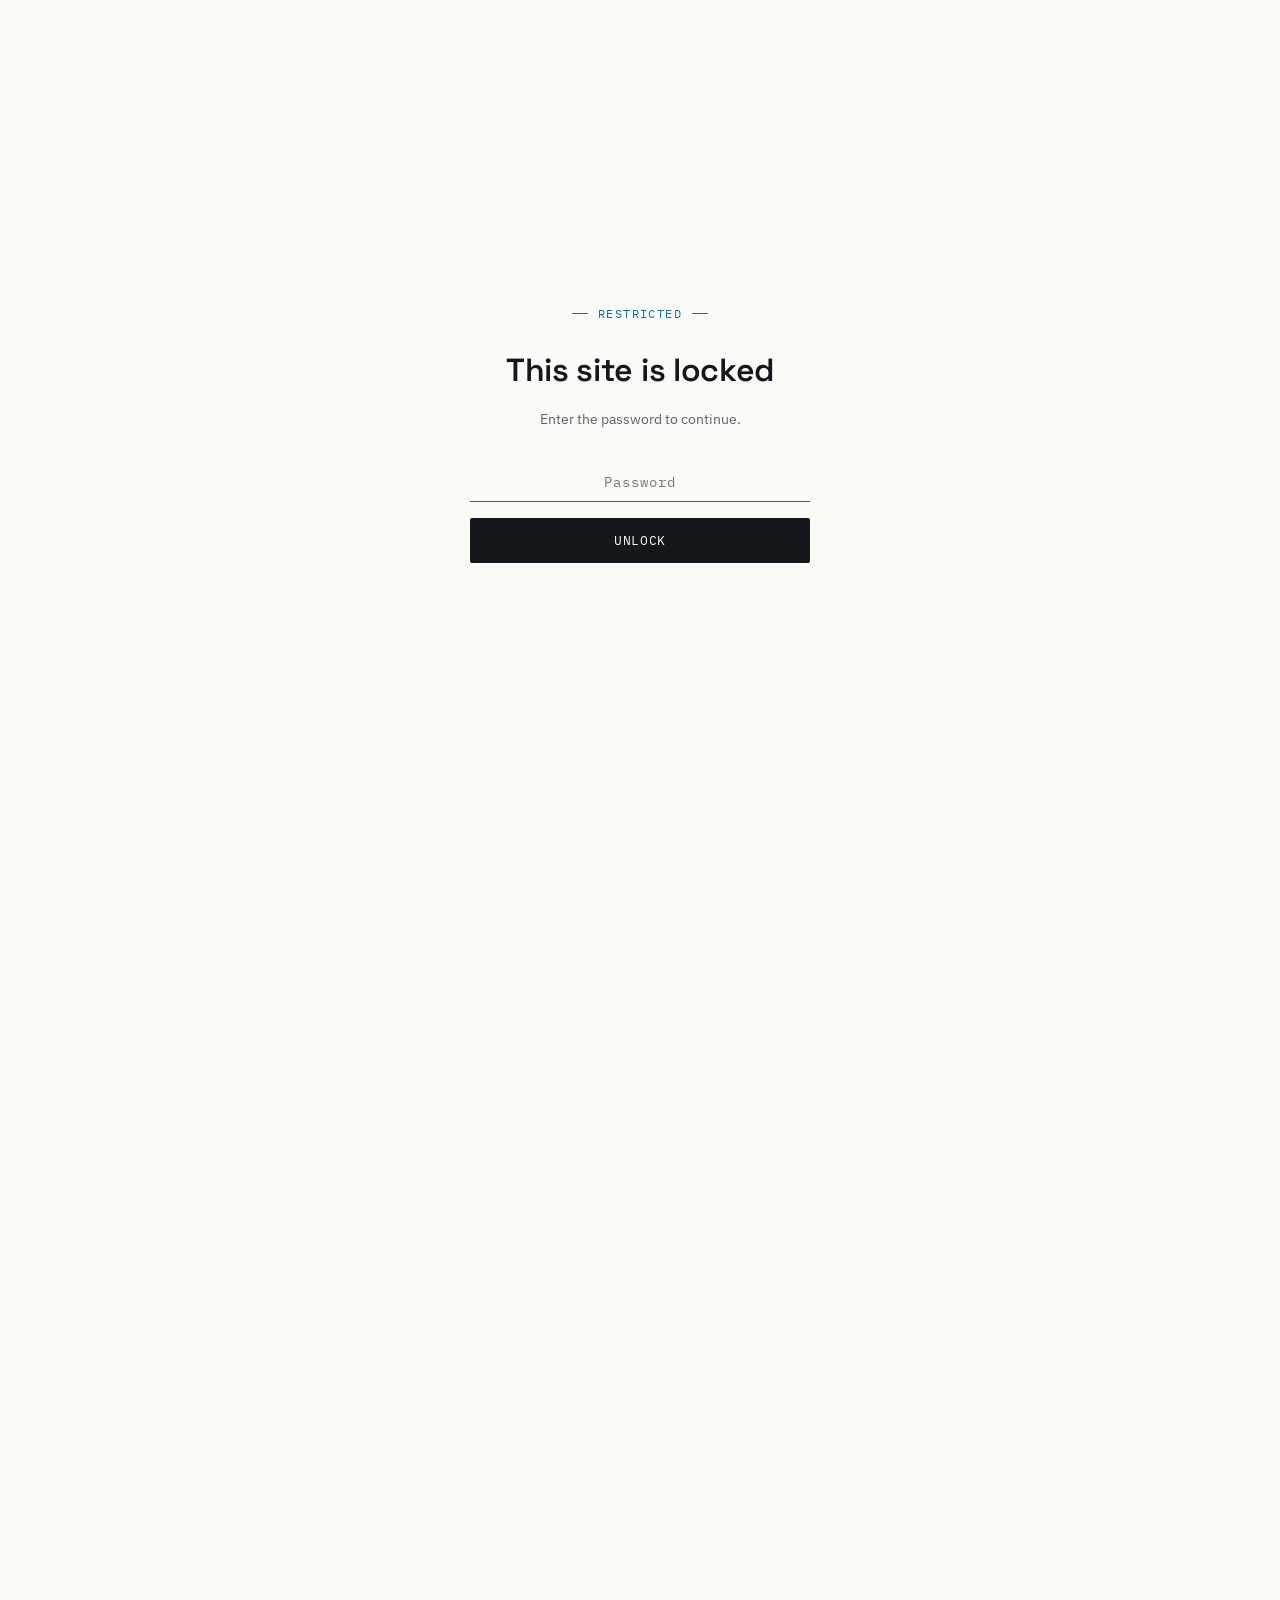
==== about.html @ c1c93009 "Add mobile-only scroll-snap for friction between passion items, smooth photo pin transitions Co-Auth" ====
<!DOCTYPE html>
<html lang="en">
<head>
<meta charset="UTF-8">
<meta name="viewport" content="width=device-width, initial-scale=1.0">
<title>About — Tina Ju</title>
<meta name="description" content="About Tina Ju, Product Design Lead — scope, focus, and method behind 7+ years of turning ambiguity into shipped outcomes.">
<link rel="canonical" href="https://www.tina-ju.com/about.html">
<link rel="icon" type="image/svg+xml" href="favicon.svg">
<link rel="preconnect" href="https://fonts.googleapis.com">
<link rel="preconnect" href="https://fonts.gstatic.com" crossorigin>
<link href="https://fonts.googleapis.com/css2?family=Space+Grotesk:wght@400;500;600;700&family=IBM+Plex+Sans:wght@400;500;600&family=IBM+Plex+Mono:wght@400;500&display=swap" rel="stylesheet">
<link rel="stylesheet" href="styles.css">
<style>
  /* ============ ABOUT INTRO ============ */
  #intro{
    padding:180px 0 80px;
    border-top:none;
  }
  .intro-grid{
    display:grid;
    grid-template-columns:1.1fr .9fr;
    gap:64px;
    align-items:center;
  }
  .eyebrow{
    font-family:var(--font-mono); font-size:12px; letter-spacing:0.12em;
    text-transform:uppercase; color:var(--verified);
    display:flex; align-items:center; gap:10px; margin-bottom:22px;
  }
  .eyebrow::before{
    content:''; width:16px; height:1px; background:var(--verified);
  }
  .about-lede{
    font-family:var(--font-display); font-weight:500; font-size:clamp(22px,2.6vw,30px);
    line-height:1.35; letter-spacing:-0.01em; max-width:34ch;
  }
  .about-lede .mark{ color:var(--verified); }
  .about-subcopy{
    font-family:var(--font-mono); font-size:13px; color:var(--slate);
    max-width:48ch; margin-top:18px; line-height:1.6;
    padding-left:16px; border-left:2px solid var(--verified);
  }
  .intro-photo{
    width:100%; height:auto; display:block;
    max-height:520px; object-fit:contain;
    margin-left:auto;
  }

  /* ============ COLLAGE / PHOTO STACK ============ */
  #collage{ padding-top:20px; padding-bottom:40px; }
  .collage-layout{
    display:grid;
    grid-template-columns:2fr 1fr;
    gap:56px;
  }
  /* .photo-stack-wrap / aside.passions are the tall grid cells (stretched to
     the row height by default grid alignment). The actual visual boxes
     (.photo-stack / .passions-sticky) are positioned entirely by JS —
     see the pinScroll script — cycling between absolute (resting at the
     top of the wrap), fixed (pinned to the viewport while scrolling
     through the section), and absolute again (resting at the wrap's
     bottom) once the user scrolls past. This avoids relying on
     position:sticky, which behaves inconsistently across browsers when
     combined with flex/overflow like this. */
  .photo-stack-wrap{ position:relative; }
  .photo-stack{
    position:absolute;
    top:0; left:0; width:100%;
    height:640px;
    overflow:hidden;
    transition:top .2s ease;
  }
  .photo-stack-viewport{
    position:relative;
    width:100%;
    height:100%;
    overflow:hidden;
  }
  .stack-photo{
    position:absolute;
    left:0; right:0;
    height:480px;
    border-radius:2px;
    overflow:hidden;
    background:var(--paper-dim);
    box-shadow:0 12px 32px rgba(20,23,27,0.16);
    transition:transform 1.7s cubic-bezier(.16,1,.3,1), opacity 1.5s ease;
    will-change:transform, opacity;
  }
  .stack-photo img{
    width:100%; height:100%; object-fit:cover; display:block;
  }

  /* ============ PASSIONS ============ */
  /* .passions-sticky is position:absolute (out of flow), so this element
     needs an explicit height covering the box itself plus scroll runway —
     it can't rely on padding pushed down by in-flow content anymore. */
  .passions{ position:relative; min-height:calc(640px + 65vh); }
  .passions-sticky{
    position:absolute;
    top:0; left:0; width:100%;
    height:640px;
    overflow:hidden;
    padding-top:40px;
    display:flex;
    flex-direction:column;
    box-sizing:border-box;
  }
  .passions h3{
    font-family:var(--font-display); font-weight:600;
    font-size:clamp(22px,2.2vw,27px); letter-spacing:-0.01em;
    line-height:1.3; margin-bottom:8px;
  }
  .passions-list{
    flex:1;
    display:flex;
    flex-direction:column;
    justify-content:space-between;
    margin-top:24px;
  }
  .passion-item{
    display:flex; align-items:center; gap:16px;
    min-height:66px;
    padding:10px 0; border-top:1px solid var(--line);
    cursor:pointer; opacity:.4;
    transition:opacity .35s ease;
  }
  .passion-item:last-child{ border-bottom:1px solid var(--line); }
  .passion-item.active{ opacity:1; }
  .passion-icon{
    width:24px; height:24px; color:var(--line); flex-shrink:0;
    transition:color .35s ease;
  }
  .passion-item.active .passion-icon{ color:var(--verified); }
  .passion-label{
    font-size:15.5px; color:var(--ink); line-height:1.4;
    transition:font-weight .2s ease;
  }
  .passion-item.active .passion-label{ font-weight:600; }

  /* ============ FIELDS ============ */
  #fields{ padding-top:60px; }
  .fields{ display:flex; flex-direction:column; gap:36px; max-width:640px; }
  .field-row{ display:grid; grid-template-columns:140px 1fr; gap:24px; }
  .field-label{
    font-family:var(--font-mono); font-size:11px; letter-spacing:0.1em;
    color:var(--verified); padding-top:2px;
  }
  .field-value{ font-size:17px; color:var(--ink); line-height:1.6; }

  /* ============ RESUME CTA ============ */
  #resume-cta{ border-bottom:none; padding-bottom:100px; }
  .resume-grid{
    display:flex; justify-content:space-between; align-items:flex-end;
    flex-wrap:wrap; gap:32px;
  }
  #resume-cta h2{
    font-family:var(--font-display); font-weight:600;
    font-size:clamp(28px,3.6vw,40px); letter-spacing:-0.01em; max-width:14ch;
  }
  .resume-cta-actions{ display:flex; gap:28px; align-items:center; flex-wrap:wrap; }

  /* ============ RESPONSIVE ============ */
  @media (max-width: 860px){
    #intro{ padding:150px 0 60px; }
    .intro-grid{ grid-template-columns:1fr; gap:36px; }
    .intro-photo{ max-height:420px; margin-left:0; }
    .collage-layout{ grid-template-columns:1fr; gap:0; }
    .photo-stack-wrap{ height:280px; margin-bottom:0; }
    .photo-stack{ height:280px; z-index:10; }
    .stack-photo{ height:220px; }
    .passions{ min-height:0; }
    .passions-sticky{
      position:static !important; height:auto; overflow:visible;
      padding-top:16px; display:block;
    }
    .passions-list{ display:block; margin-top:16px; }
    /* Scroll-snap adds friction here: a fast flick can't skip past several
       bullets at once, it settles on each one in turn. Scoped to mobile only
       — desktop's items are JS-transformed for the pin effect, and snap
       fighting with that caused jumpiness before; mobile's items are plain
       static content, so this is safe. */
    html{ scroll-snap-type:y proximity; }
    .passion-item{
      padding:14px 0; background:var(--paper);
      scroll-snap-align:center; scroll-snap-stop:always;
    }
    .field-row{ grid-template-columns:1fr; gap:6px; }
    .resume-grid{ flex-direction:column; align-items:flex-start; }
  }
</style>
</head>
<body>
<script src="lock.js"></script>

<svg width="0" height="0" style="position:absolute" aria-hidden="true">
  <defs>
    <linearGradient id="brandGrad" x1="0%" y1="0%" x2="100%" y2="100%">
      <stop offset="0%" stop-color="#5FCBEC"/>
      <stop offset="50%" stop-color="#0F6FA8"/>
      <stop offset="100%" stop-color="#0A4E85"/>
    </linearGradient>
  </defs>
</svg>

<header>
  <nav>
    <a href="index.html" class="nav-name">
      <span class="word">
        <span class="nav-scan"></span>
        <span class="nl" style="--i:0">T</span><span class="nl" style="--i:1">I</span><span class="nl" style="--i:2">N</span><span class="nl" style="--i:3">A</span>&nbsp;<span class="nl" style="--i:4">J</span><span class="nl" style="--i:5">U</span>
      </span>
      <span class="bolt-mark"><svg viewBox="0 0 24 24"><path d="M13 2 3 14h7l-1 8 10-12h-7l1-8z"/></svg></span>
    </a>
    <div class="nav-links">
      <a href="index.html#work">Work</a>
      <a href="about.html" class="active">About</a>
      <a href="index.html#contact">Contact</a>
    </div>
  </nav>
  <div class="cal-track" id="calTrack">
    <div class="cal-fill" id="calFill"></div>
  </div>
</header>

<main>

  <!-- ============ INTRO ============ -->
  <section id="intro">
    <div class="wrap intro-grid">
      <div>
        <div class="eyebrow">ABOUT</div>
        <p class="about-lede">
          Product design lead who turns extremely ambiguous, complex, high-stakes financial
          products into experiences people trust. I take problems from undefined to shipped
          and measurable.
        </p>
        <p class="about-subcopy">
          At Savvy Wealth, I own the advisor's experience surrounding financial infrastructure —
          the flagship revenue driver behind our $8B assets under management.
        </p>
      </div>
      <img class="intro-photo" src="images/travel-8.jpg" alt="Tina smiling on a bridge in Rome">
    </div>
  </section>

  <!-- ============ COLLAGE / PHOTO STACK ============ -->
  <section id="collage">
    <div class="wrap collage-layout">
      <div class="photo-stack-wrap">
       <div class="photo-stack">
        <div class="photo-stack-viewport" id="photoStack">
          <div class="stack-photo" data-index="0"><img src="images/travel-7.jpg" alt="Tina celebrating with friends at night" style="object-position:center 40%;"></div>
          <div class="stack-photo" data-index="1"><img src="images/travel-5.jpg" alt="Tina watching a sunrise on safari"></div>
          <div class="stack-photo" data-index="2"><img src="images/travel-1.jpg" alt="Gilded interior detail from a European chateau"></div>
          <div class="stack-photo" data-index="3"><img src="images/travel-3.jpg" alt="Table of shared Italian pasta dishes"></div>
          <div class="stack-photo" data-index="4"><img src="images/travel-9.jpg" alt="Wildflowers and alpine mountains in soft focus"></div>
          <div class="stack-photo" data-index="5"><img src="images/travel-4.jpg" alt="Tina in Chamonix, France"></div>
        </div>
       </div>
      </div>

      <aside class="passions">
       <div class="passions-sticky">
        <div class="eyebrow">OUTSIDE THE 9–5</div>
        <h3>What fills my 5–9.</h3>
        <div class="passions-list" id="passionsList">
          <div class="passion-item" data-index="0">
            <svg class="passion-icon" viewBox="0 0 24 24" fill="none" stroke="currentColor" stroke-width="1.5" stroke-linecap="round" stroke-linejoin="round">
              <path d="M12 20.5C12 20.5 3.5 15.5 3.5 9.5C3.5 6.5 5.8 4.5 8.5 4.5C10 4.5 11.3 5.3 12 6.5C12.7 5.3 14 4.5 15.5 4.5C18.2 4.5 20.5 6.5 20.5 9.5C20.5 15.5 12 20.5 12 20.5Z"/>
            </svg>
            <span class="passion-label">Family &amp; friends</span>
          </div>
          <div class="passion-item" data-index="1">
            <svg class="passion-icon" viewBox="0 0 24 24" fill="none" stroke="currentColor" stroke-width="1.5" stroke-linecap="round" stroke-linejoin="round">
              <circle cx="17" cy="6" r="2"/>
              <path d="M2 19L8 11L12 15.5L15 12L22 19H2Z"/>
            </svg>
            <span class="passion-label">Taking in a beautiful scene</span>
          </div>
          <div class="passion-item" data-index="2">
            <svg class="passion-icon" viewBox="0 0 24 24" fill="none" stroke="currentColor" stroke-width="1.5" stroke-linecap="round" stroke-linejoin="round">
              <path d="M3 9L12 4L21 9"/>
              <path d="M5 20V9"/>
              <path d="M9 20V9"/>
              <path d="M15 20V9"/>
              <path d="M19 20V9"/>
              <path d="M4 20H20"/>
            </svg>
            <span class="passion-label">Appreciating architecture</span>
          </div>
          <div class="passion-item" data-index="3">
            <svg class="passion-icon" viewBox="0 0 24 24" fill="none" stroke="currentColor" stroke-width="1.5" stroke-linecap="round" stroke-linejoin="round">
              <path d="M4 11H20C20 15 16.5 18 12 18C7.5 18 4 15 4 11Z"/>
              <path d="M9 8C9 6.5 8 6 8 4.5"/>
              <path d="M12 8C12 6.5 11 6 11 4.5"/>
              <path d="M15 8C15 6.5 14 6 14 4.5"/>
            </svg>
            <span class="passion-label">Carbs on carbs</span>
          </div>
          <div class="passion-item" data-index="4">
            <svg class="passion-icon" viewBox="0 0 24 24" fill="none" stroke="currentColor" stroke-width="1.5" stroke-linecap="round" stroke-linejoin="round">
              <path d="M4 8H8L9.5 5.5H14.5L16 8H20V19H4V8Z"/>
              <circle cx="12" cy="13.5" r="3.5"/>
            </svg>
            <span class="passion-label">Capturing beauty through photography</span>
          </div>
          <div class="passion-item" data-index="5">
            <svg class="passion-icon" viewBox="0 0 24 24" fill="none" stroke="currentColor" stroke-width="1.5" stroke-linecap="round" stroke-linejoin="round">
              <path d="M21 3L3 10.5L10.5 13.5L13.5 21L21 3Z"/>
              <path d="M10.5 13.5L21 3"/>
            </svg>
            <span class="passion-label">Traveling</span>
          </div>
        </div>
       </div>
      </aside>
    </div>
  </section>

  <!-- ============ FIELDS ============ -->
  <section id="fields">
    <div class="wrap">
      <div class="fields">
        <div class="field-row">
          <div class="field-label">SCOPE</div>
          <div class="field-value">7+ years leading complex, ambiguous product problems from strategy through execution.</div>
        </div>
        <div class="field-row">
          <div class="field-label">FOCUS</div>
          <div class="field-value">Creating clarity in complex systems—shaping intuitive products that balance user needs, business goals, and technical constraints.</div>
        </div>
        <div class="field-row">
          <div class="field-label">METHOD</div>
          <div class="field-value">Combining product strategy, systems thinking, and close cross-functional partnership to turn ambiguity into measurable outcomes.</div>
        </div>
      </div>
    </div>
  </section>

  <!-- ============ RESUME CTA ============ -->
  <section id="resume-cta">
    <div class="wrap resume-grid">
      <h2>Want the full story?</h2>
      <div class="resume-cta-actions">
        <a href="Tina-Ju-Resume.pdf" target="_blank" rel="noopener" class="btn">View résumé</a>
        <a href="index.html#contact" class="btn-ghost">Get in touch</a>
      </div>
    </div>
  </section>

</main>

<footer class="wrap">
  <span>© 2026 Tina Ju</span>
  <span>Product Design Lead</span>
</footer>

<script>
  const track = document.getElementById('calTrack');
  const fill = document.getElementById('calFill');

  function updateFill(){
    const docHeight = document.documentElement.scrollHeight - window.innerHeight;
    const pct = docHeight > 0 ? (window.scrollY / docHeight) * 100 : 0;
    fill.style.width = Math.min(pct, 100) + '%';
  }

  window.addEventListener('scroll', updateFill, { passive:true });
  window.addEventListener('resize', updateFill);
  window.addEventListener('load', updateFill);

  // ---- Photo stack driven by which passion item is centered ----
  const stackPhotos = Array.from(document.querySelectorAll('.stack-photo'));
  const passionItems = Array.from(document.querySelectorAll('.passion-item'));

  function setActivePhoto(idx){
    const viewport = document.getElementById('photoStack');
    const H = viewport.clientHeight;
    const cardH = stackPhotos[0].offsetHeight;
    const gap = 24;
    const step = cardH + gap;
    const centerOffset = (H - cardH) / 2;

    stackPhotos.forEach(el => {
      const i = Number(el.dataset.index);
      const rel = i - idx;
      const y = centerOffset + rel * step;
      el.style.transform = `translateY(${y}px)`;
      el.style.opacity = rel === 0 ? '1' : (Math.abs(rel) === 1 ? '0.55' : '0');
      el.style.zIndex = rel === 0 ? '3' : (Math.abs(rel) === 1 ? '2' : '1');
      el.style.pointerEvents = rel === 0 ? 'auto' : 'none';
    });
    passionItems.forEach(el => {
      el.classList.toggle('active', Number(el.dataset.index) === idx);
    });
  }

  // ---- Pin both the photo box and the passions copy via JS, not CSS
  // position:sticky (which behaves inconsistently across browsers when
  // combined with flex/overflow the way these need). Each pinned box cycles
  // through three phases as the page scrolls: resting at the top of its tall
  // wrapper, fixed to the viewport while scrolling through the section, and
  // resting at the bottom of its wrapper once scrolled past.
  const photoWrap = document.querySelector('.photo-stack-wrap');
  const photoBox = document.querySelector('.photo-stack');
  const passionsWrap = document.querySelector('.passions');
  const passionsBox = document.querySelector('.passions-sticky');

  function isDesktop(){
    return window.matchMedia('(min-width: 861px)').matches;
  }

  function pinTop(){
    return isDesktop() ? 110 : 70;
  }

  function pinBox(wrapEl, boxEl){
    const top = pinTop();
    const boxH = boxEl.offsetHeight;
    const wrapRect = wrapEl.getBoundingClientRect();

    if (wrapRect.top > top) {
      // Phase A — not reached yet: rest at the top of the wrapper.
      boxEl.style.position = 'absolute';
      boxEl.style.top = '0px';
      boxEl.style.left = '0px';
      boxEl.style.width = '100%';
    } else if (wrapRect.bottom - boxH < top) {
      // Phase C — scrolled past: rest at the bottom of the wrapper.
      boxEl.style.position = 'absolute';
      boxEl.style.top = (wrapEl.offsetHeight - boxH) + 'px';
      boxEl.style.left = '0px';
      boxEl.style.width = '100%';
    } else {
      // Phase B — pinned to the viewport.
      boxEl.style.position = 'fixed';
      boxEl.style.top = top + 'px';
      boxEl.style.left = wrapRect.left + 'px';
      boxEl.style.width = wrapRect.width + 'px';
    }
  }

  function computeScrollRange(){
    const boxH = photoBox.offsetHeight;
    const wrapRect = photoWrap.getBoundingClientRect();
    const absoluteTop = wrapRect.top + window.scrollY;
    const pinStart = absoluteTop - pinTop();
    const pinRange = Math.max(photoWrap.offsetHeight - boxH, 1);
    return { pinStart, pinRange };
  }

  // On mobile the photo pins on its own (not side-by-side with the copy) and
  // the passions list scrolls normally underneath/behind it — so the photo
  // stays in view the whole time, and whichever bullet is visible just below
  // it is the "matching" one. The release point is driven by the list's own
  // scroll position (there's no shared tall wrapper like on desktop).
  function pinPhotoMobile(){
    const top = pinTop();
    const boxH = photoBox.offsetHeight;
    const wrapRect = photoWrap.getBoundingClientRect();
    const listRect = passionsWrap.getBoundingClientRect();

    if (wrapRect.top > top) {
      photoBox.style.position = 'absolute';
      photoBox.style.top = '0px';
      photoBox.style.left = '0px';
      photoBox.style.width = '100%';
    } else if (listRect.bottom < top) {
      photoBox.style.position = 'absolute';
      photoBox.style.top = (photoWrap.offsetHeight - boxH) + 'px';
      photoBox.style.left = '0px';
      photoBox.style.width = '100%';
    } else {
      photoBox.style.position = 'fixed';
      photoBox.style.top = top + 'px';
      photoBox.style.left = wrapRect.left + 'px';
      photoBox.style.width = wrapRect.width + 'px';
    }
  }

  function updateFromScroll(){
    if (!isDesktop()) {
      pinPhotoMobile();
      return;
    }
    pinBox(photoWrap, photoBox);
    pinBox(passionsWrap, passionsBox);

    const { pinStart, pinRange } = computeScrollRange();
    const progress = Math.min(1, Math.max(0, (window.scrollY - pinStart) / pinRange));
    const idx = Math.min(passionItems.length - 1, Math.floor(progress * passionItems.length));
    setActivePhoto(idx);
  }

  // On mobile, advance the active photo based on which passion item is
  // scrolled into the visible strip just below the pinned photo (roughly the
  // bottom two-thirds of the screen, since the photo occupies the top part).
  const mobileObserver = new IntersectionObserver((entries) => {
    if (isDesktop()) return;
    entries.forEach(entry => {
      if (entry.isIntersecting) {
        setActivePhoto(Number(entry.target.dataset.index));
      }
    });
  }, { rootMargin: '-60% 0px -25% 0px', threshold: 0 });

  passionItems.forEach(el => mobileObserver.observe(el));

  passionItems.forEach((el, i) => {
    el.addEventListener('click', () => {
      if (isDesktop()) {
        const { pinStart, pinRange } = computeScrollRange();
        const target = pinStart + ((i + 0.5) / passionItems.length) * pinRange;
        window.scrollTo({ top: target, behavior: 'smooth' });
      } else {
        el.scrollIntoView({ behavior: 'smooth', block: 'center' });
      }
    });
  });

  setActivePhoto(0);
  updateFromScroll();
  window.addEventListener('scroll', updateFromScroll, { passive: true });
  window.addEventListener('resize', updateFromScroll);
</script>

<script>
  // ---- Logo calibration animation: auto-plays once on load, replays on click ----
  (function(){
    const mark = document.querySelector('.nav-name');
    if(!mark) return;
    function play(){ mark.classList.remove('recalibrating'); void mark.offsetWidth; mark.classList.add('recalibrating'); }
    mark.addEventListener('click', play);
    if(!window.matchMedia('(prefers-reduced-motion: reduce)').matches){
      setTimeout(play, 350);
    }
  })();
</script>

</body>
</html>
---- styles.css ----
/* ============ TOKENS ============ */
:root{
  --paper: #FAFAF7;
  --paper-dim: #F2F1EC;
  --ink: #14171B;
  --slate: #5B616B;
  --line: #E3E1DB;
  --verified: #0F6FA8;   /* primary accent — calibrated / confirmed */
  --verified-light: #5FCBEC;
  --verified-deep: #0A4E85;
  --verified-grad: linear-gradient(120deg, var(--verified-light), var(--verified) 50%, var(--verified-deep) 100%);
  --verified-10: rgba(15,111,168,0.10);
  --flag: #C97A3E;       /* secondary accent — used sparingly */
  --font-display: 'Space Grotesk', sans-serif;
  --font-body: 'IBM Plex Sans', sans-serif;
  --font-mono: 'IBM Plex Mono', monospace;
  --container: 1120px;
}

*{ box-sizing:border-box; margin:0; padding:0; }
html{ scroll-behavior:smooth; }
body{
  background:var(--paper);
  color:var(--ink);
  font-family:var(--font-body);
  font-size:17px;
  line-height:1.6;
  -webkit-font-smoothing:antialiased;
}
img,svg{ display:block; max-width:100%; }
a{ color:inherit; text-decoration:none; }
ul{ list-style:none; }

.wrap{ max-width:var(--container); margin:0 auto; padding:0 40px; }

::selection{ background:var(--verified); color:var(--paper); }

a:focus-visible, button:focus-visible{
  outline:2px solid var(--verified);
  outline-offset:3px;
  border-radius:2px;
}

@media (prefers-reduced-motion: reduce){
  html{ scroll-behavior:auto; }
  *{ animation-duration:0.01ms !important; animation-iteration-count:1 !important; transition-duration:0.01ms !important; scroll-behavior:auto !important; }
}

/* ============ NAV + CALIBRATION BAR ============ */
header{
  position:fixed; top:0; left:0; right:0; z-index:50;
  background:rgba(250,250,247,0.88);
  backdrop-filter:blur(8px);
  -webkit-backdrop-filter:blur(8px);
}
nav{
  display:flex; align-items:center; justify-content:space-between;
  max-width:var(--container); margin:0 auto; padding:20px 40px;
}
.nav-name{
  font-family:var(--font-display); font-weight:600; font-size:16px;
  letter-spacing:0.02em; display:flex; align-items:center; gap:8px;
  user-select:none;
}
.nav-name .word{ position:relative; display:inline-flex; overflow:visible; }
.nav-name.recalibrating .word{ animation:word-flicker .55s ease-out; }
@keyframes word-flicker{
  0%{ filter:brightness(1); }
  12%{ filter:brightness(1.7); }
  20%{ filter:brightness(0.95); }
  36%{ filter:brightness(1.4); }
  55%{ filter:brightness(1); }
  100%{ filter:brightness(1); }
}
.nav-name .nl{ display:inline-block; }
.nav-name.recalibrating .nl{
  animation:letter-flow .6s cubic-bezier(.34,1.56,.64,1) both;
  animation-delay:calc(var(--i) * 42ms);
}
@keyframes letter-flow{
  0%{ transform:translateY(0) scale(1); filter:blur(0); opacity:1; color:var(--ink); }
  30%{ transform:translateY(7px) scale(0.82); filter:blur(2.5px); opacity:.3; color:var(--verified); }
  100%{ transform:translateY(0) scale(1); filter:blur(0); opacity:1; color:var(--ink); }
}
.nav-scan{
  position:absolute; top:-3px; bottom:-3px; left:0; width:2px;
  background:linear-gradient(180deg, transparent, var(--verified-light) 30%, var(--verified) 55%, var(--verified-deep) 75%, transparent);
  opacity:0; pointer-events:none;
}
.nav-name.recalibrating .nav-scan{ animation:nav-sweep .62s cubic-bezier(.65,0,.35,1); }
@keyframes nav-sweep{
  0%{ opacity:1; left:-6%; }
  88%{ opacity:1; }
  100%{ left:104%; opacity:0; }
}
.nav-name .bolt-mark{
  position:relative; width:14px; height:14px;
  display:inline-flex; align-items:center; justify-content:center;
  transform:rotate(-4deg); margin-left:1px;
}
.nav-name .bolt-mark svg{
  width:100%; height:100%; fill:url(#brandGrad); transition:transform .15s ease;
}
.nav-name:hover .bolt-mark svg{ transform:scale(1.15); }
.nav-name .bolt-mark::after{
  content:''; position:absolute; inset:-9px; border-radius:50%;
  background:radial-gradient(circle, var(--verified-light) 0%, var(--verified-10) 55%, transparent 75%);
  opacity:0; transform:scale(0.3);
}
.nav-name.recalibrating .bolt-mark svg{ animation:bolt-strike .55s cubic-bezier(.34,1.56,.64,1); }
.nav-name.recalibrating .bolt-mark::after{ animation:flash-burst .55s ease-out; }
@keyframes bolt-strike{
  0%{ transform:rotate(-4deg) scale(1); filter:drop-shadow(0 0 0 transparent); }
  12%{ transform:rotate(6deg) scale(1.35); filter:drop-shadow(0 0 6px var(--verified-light)); }
  24%{ transform:rotate(-10deg) scale(0.9); filter:drop-shadow(0 0 2px transparent); }
  36%{ transform:rotate(4deg) scale(1.2); filter:drop-shadow(0 0 5px var(--verified-light)); }
  55%{ transform:rotate(-4deg) scale(1); filter:drop-shadow(0 0 0 transparent); }
  100%{ transform:rotate(-4deg) scale(1); filter:drop-shadow(0 0 0 transparent); }
}
@keyframes flash-burst{
  0%{ opacity:0; transform:scale(0.3); }
  15%{ opacity:.9; transform:scale(1.1); }
  100%{ opacity:0; transform:scale(2.1); }
}
.nav-links{ display:flex; gap:32px; }
.nav-links a{
  font-family:var(--font-mono); font-size:12px; letter-spacing:0.06em;
  text-transform:uppercase; color:var(--slate);
  padding-bottom:2px; border-bottom:1px solid transparent;
  transition:color .15s ease, border-color .15s ease;
}
.nav-links a:hover, .nav-links a.active{ color:var(--ink); border-color:var(--verified); }

.cal-track{
  position:relative; height:2px; background:var(--line);
}
.cal-fill{
  position:absolute; top:0; left:0; height:100%;
  background:var(--verified); width:0%;
  transition:width .08s linear;
}
.cal-tick{
  position:absolute; top:-2px; width:1px; height:6px; background:var(--ink);
  opacity:.35;
}

/* ============ SECTION SHELL ============ */
section{ padding:100px 0; border-bottom:1px solid var(--line); }
.section-head{
  display:flex; justify-content:space-between; align-items:flex-end;
  margin-bottom:64px; gap:24px; flex-wrap:wrap;
}
.section-head h2{
  font-family:var(--font-display); font-weight:600; font-size:clamp(28px,3.4vw,38px);
  letter-spacing:-0.01em;
}
.section-note{
  font-family:var(--font-mono); font-size:12px; color:var(--slate);
  max-width:34ch; text-align:right;
}

/* ============ BUTTONS ============ */
.btn{
  font-family:var(--font-mono); font-size:13px; letter-spacing:0.04em;
  text-transform:uppercase; padding:13px 24px;
  background:var(--ink); color:var(--paper);
  border:1px solid var(--ink); border-radius:2px;
  display:inline-block;
  transition:background .15s ease, color .15s ease;
}
.btn:hover{ background:transparent; color:var(--ink); }
.btn-ghost{
  font-family:var(--font-mono); font-size:13px; letter-spacing:0.04em;
  text-transform:uppercase; color:var(--slate);
  border-bottom:1px solid var(--line); padding-bottom:2px;
  transition:color .15s ease, border-color .15s ease;
}
.btn-ghost:hover{ color:var(--ink); border-color:var(--verified); }

/* placeholder-content flag (visible in code + on page so it's easy to find) */
.todo{ background:var(--verified-10); border-radius:2px; padding:0 4px; }

footer{
  padding:28px 0; display:flex; justify-content:space-between;
  font-family:var(--font-mono); font-size:11px; color:var(--slate);
  flex-wrap:wrap; gap:12px;
}

/* ============ IMAGE LIGHTBOX (case studies) ============ */
.zoomable-wrap{
  position:relative;
  cursor:zoom-in;
  border-radius:3px;
  overflow:hidden;
}
.zoomable-wrap img{ display:block; width:100%; height:auto; }
.zoomable-overlay{
  position:absolute; inset:0;
  background:rgba(20,23,27,0.5);
  display:flex; align-items:center; justify-content:center; gap:8px;
  color:var(--paper);
  font-family:var(--font-mono); font-size:12.5px; letter-spacing:0.08em;
  text-transform:uppercase;
  opacity:0;
  transition:opacity .2s ease;
}
.zoomable-overlay svg{ width:16px; height:16px; flex-shrink:0; }
.zoomable-wrap:hover .zoomable-overlay,
.zoomable-wrap:focus-visible .zoomable-overlay{ opacity:1; }

.lightbox{
  position:fixed; inset:0; z-index:200;
  background:rgba(15,17,20,0.94);
  display:flex; align-items:center; justify-content:center;
  padding:56px;
  opacity:0; visibility:hidden;
  transition:opacity .2s ease;
  cursor:zoom-out;
}
.lightbox.is-open{ opacity:1; visibility:visible; }
.lightbox img{
  max-width:100%; max-height:100%;
  border-radius:3px;
  box-shadow:0 24px 64px rgba(0,0,0,0.45);
}
.lightbox-close{
  position:absolute; top:24px; right:28px;
  width:40px; height:40px;
  border:1px solid rgba(250,250,247,0.25); border-radius:50%;
  background:rgba(250,250,247,0.06);
  color:var(--paper);
  font-family:var(--font-mono); font-size:18px; line-height:1;
  display:flex; align-items:center; justify-content:center;
  cursor:pointer;
  transition:background .15s ease, border-color .15s ease;
}
.lightbox-close:hover{ background:rgba(250,250,247,0.14); border-color:var(--verified); }

@media (max-width: 620px){
  .lightbox{ padding:24px; }
  .zoomable-overlay{ font-size:11px; }
}

/* ============ RESPONSIVE (shared) ============ */
@media (max-width: 860px){
  .wrap, nav{ padding-left:24px; padding-right:24px; }
  section{ padding:72px 0; }
  .nav-links{ gap:18px; }
}
@media (max-width: 520px){
  .nav-links a{ font-size:10.5px; }
}
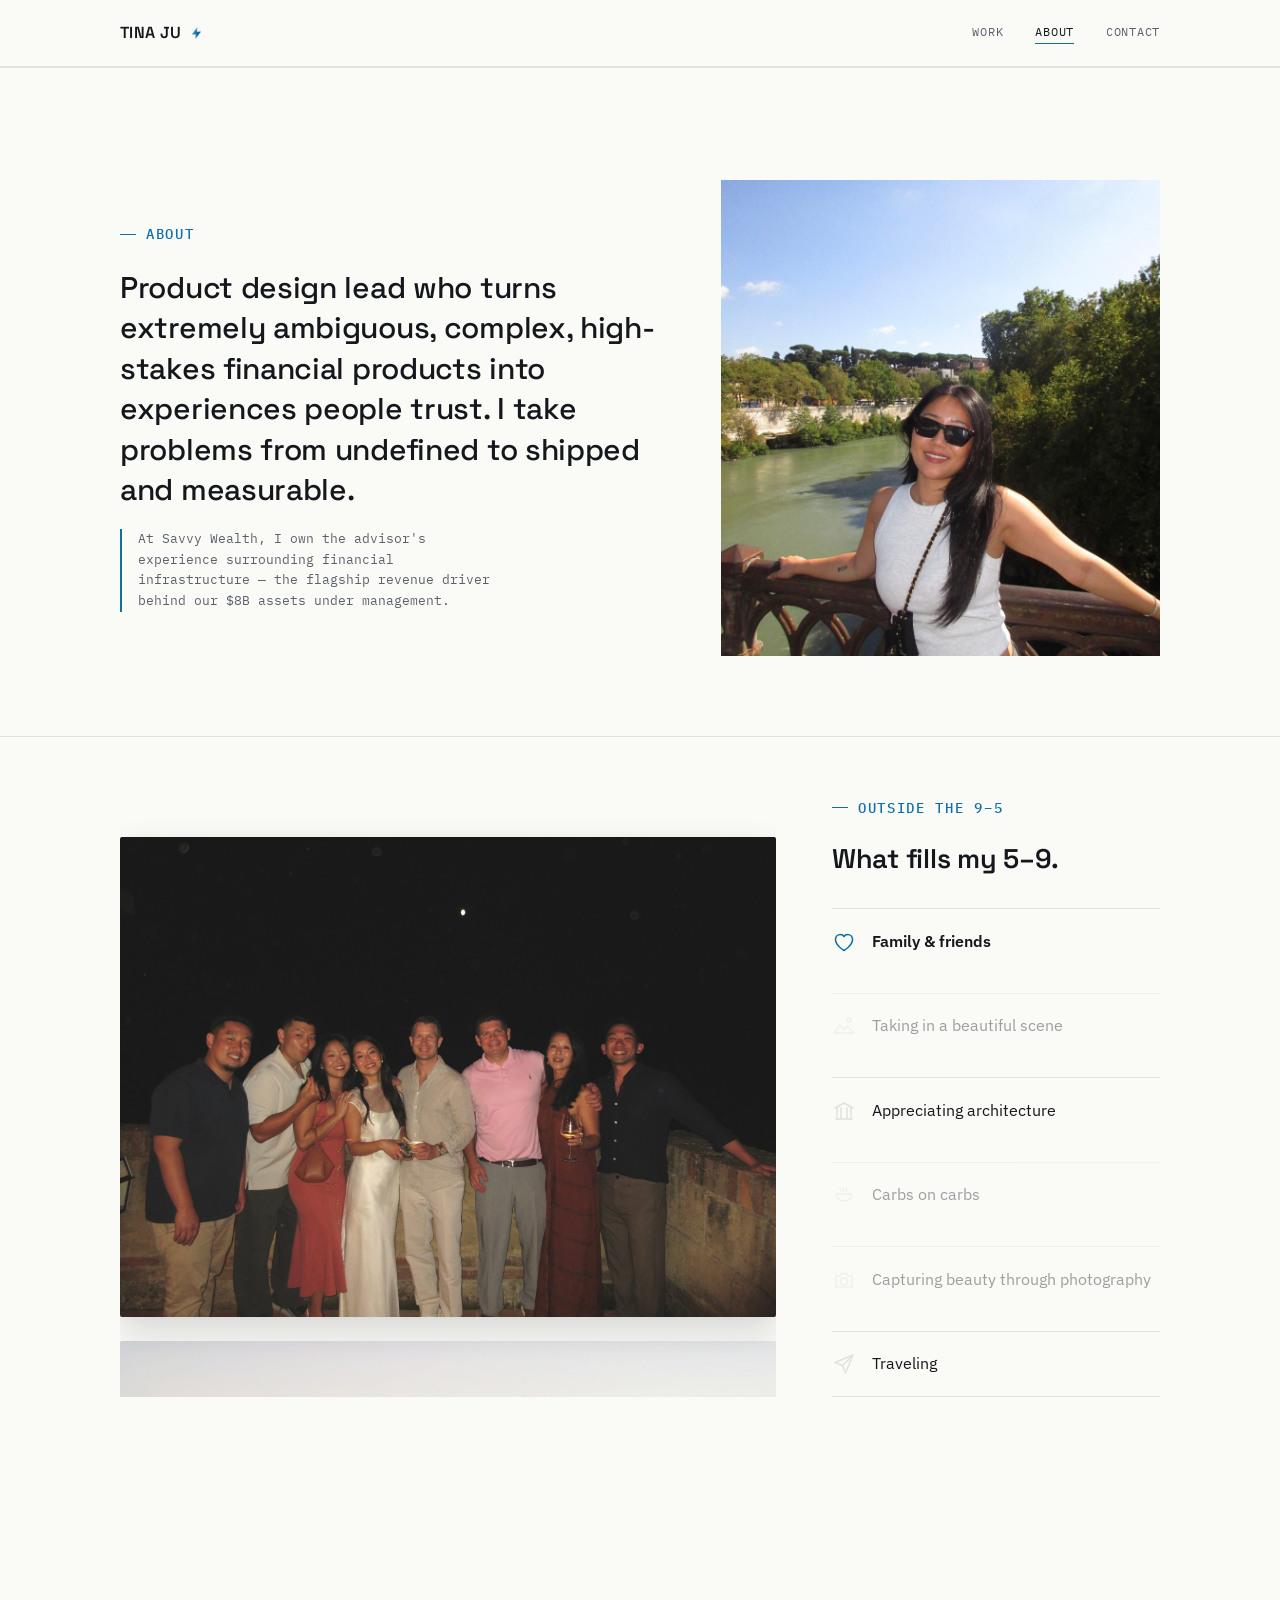
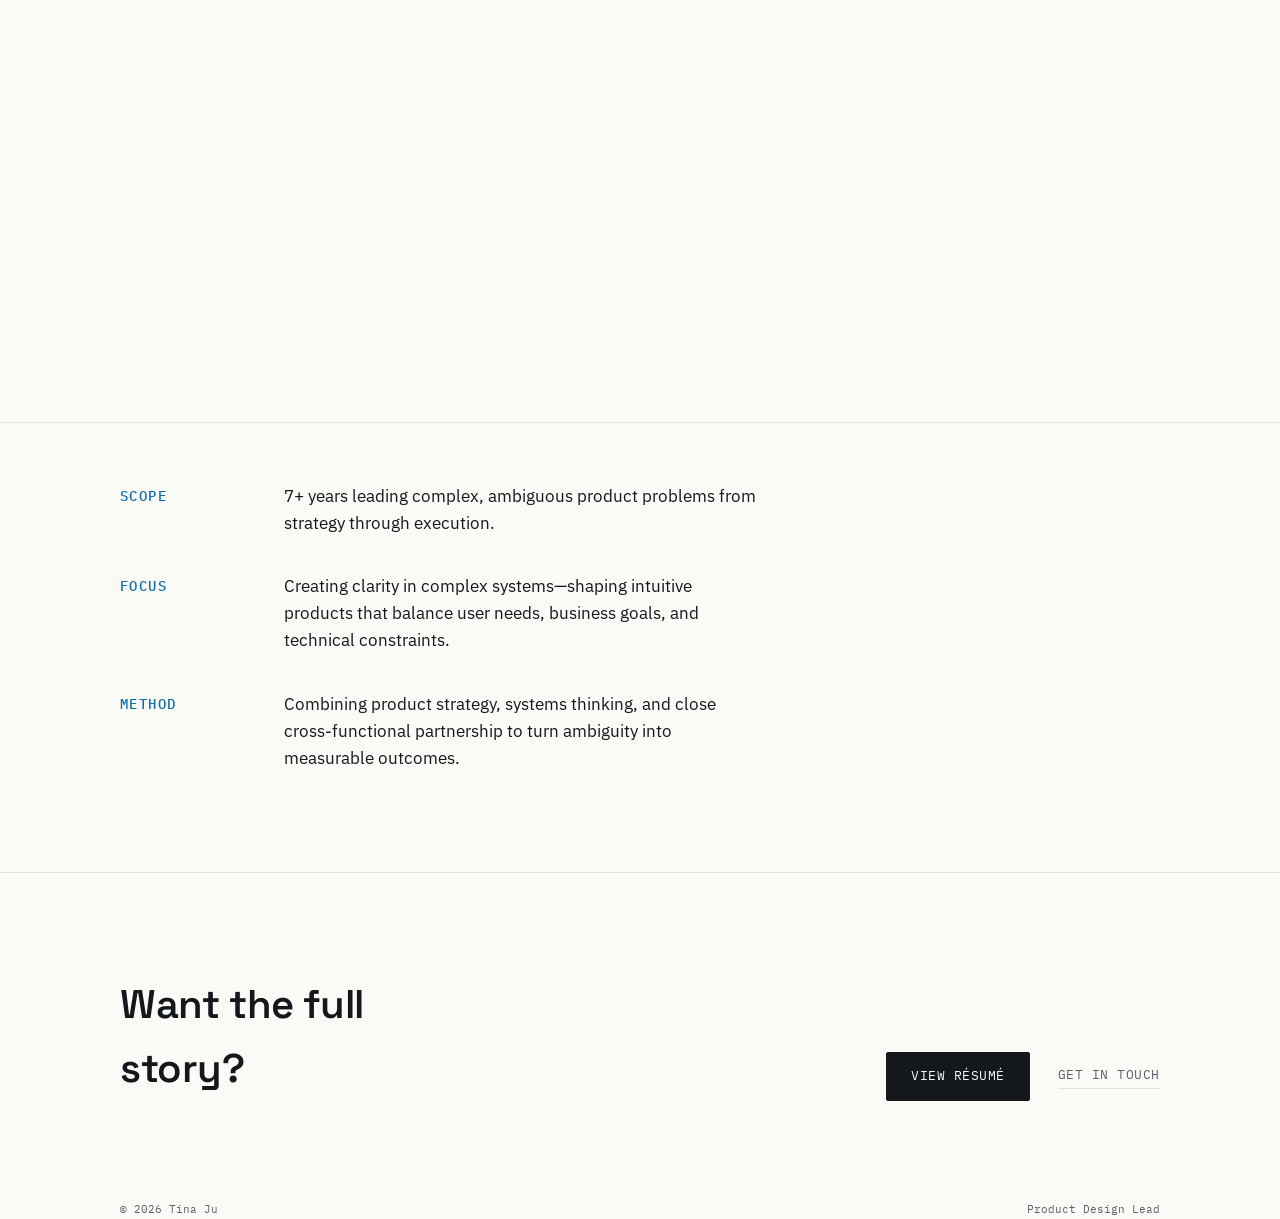
==== commit 6d7f1c6f: "Restrict password gate to the Portfolio case study only Remove the site-wide lock from every page ex" ====
--- a/about.html
+++ b/about.html
@@ -5,7 +5,7 @@
 <meta name="viewport" content="width=device-width, initial-scale=1.0">
 <title>About — Tina Ju</title>
 <meta name="description" content="About Tina Ju, Product Design Lead — scope, focus, and method behind 7+ years of turning ambiguity into shipped outcomes.">
-<link rel="canonical" href="https://www.tina-ju.com/about.html">
+<link rel="canonical" href="https://www.tina-ju.com/about">
 <link rel="icon" type="image/svg+xml" href="favicon.svg">
 <link rel="preconnect" href="https://fonts.googleapis.com">
 <link rel="preconnect" href="https://fonts.gstatic.com" crossorigin>
@@ -175,6 +175,14 @@
       position:static !important; height:auto; overflow:visible;
       padding-top:16px; display:block;
     }
+    /* The heading pins to the viewport right below the photo (see
+       pinMobileGroup in the script) so photo + heading always stay together;
+       only .passions-list scrolls normally underneath both of them. */
+    .passions-heading-wrap{ position:relative; }
+    .passions-heading{
+      position:absolute; top:0; left:0; width:100%;
+      background:var(--paper); z-index:9;
+    }
     .passions-list{ display:block; margin-top:16px; }
     /* Scroll-snap adds friction here: a fast flick can't skip past several
        bullets at once, it settles on each one in turn. Scoped to mobile only
@@ -192,7 +200,6 @@
 </style>
 </head>
 <body>
-<script src="lock.js"></script>
 
 <svg width="0" height="0" style="position:absolute" aria-hidden="true">
   <defs>
@@ -206,7 +213,7 @@
 
 <header>
   <nav>
-    <a href="index.html" class="nav-name">
+    <a href="/" class="nav-name">
       <span class="word">
         <span class="nav-scan"></span>
         <span class="nl" style="--i:0">T</span><span class="nl" style="--i:1">I</span><span class="nl" style="--i:2">N</span><span class="nl" style="--i:3">A</span>&nbsp;<span class="nl" style="--i:4">J</span><span class="nl" style="--i:5">U</span>
@@ -214,9 +221,9 @@
       <span class="bolt-mark"><svg viewBox="0 0 24 24"><path d="M13 2 3 14h7l-1 8 10-12h-7l1-8z"/></svg></span>
     </a>
     <div class="nav-links">
-      <a href="index.html#work">Work</a>
-      <a href="about.html" class="active">About</a>
-      <a href="index.html#contact">Contact</a>
+      <a href="/work">Work</a>
+      <a href="/about" class="active">About</a>
+      <a href="/contact">Contact</a>
     </div>
   </nav>
   <div class="cal-track" id="calTrack">
@@ -263,8 +270,12 @@
 
       <aside class="passions">
        <div class="passions-sticky">
-        <div class="eyebrow">OUTSIDE THE 9–5</div>
-        <h3>What fills my 5–9.</h3>
+        <div class="passions-heading-wrap">
+         <div class="passions-heading">
+          <div class="eyebrow">OUTSIDE THE 9–5</div>
+          <h3>What fills my 5–9.</h3>
+         </div>
+        </div>
         <div class="passions-list" id="passionsList">
           <div class="passion-item" data-index="0">
             <svg class="passion-icon" viewBox="0 0 24 24" fill="none" stroke="currentColor" stroke-width="1.5" stroke-linecap="round" stroke-linejoin="round">
@@ -345,7 +356,7 @@
       <h2>Want the full story?</h2>
       <div class="resume-cta-actions">
         <a href="Tina-Ju-Resume.pdf" target="_blank" rel="noopener" class="btn">View résumé</a>
-        <a href="index.html#contact" class="btn-ghost">Get in touch</a>
+        <a href="/contact" class="btn-ghost">Get in touch</a>
       </div>
     </div>
   </section>
@@ -407,6 +418,8 @@
   const photoBox = document.querySelector('.photo-stack');
   const passionsWrap = document.querySelector('.passions');
   const passionsBox = document.querySelector('.passions-sticky');
+  const headingWrap = document.querySelector('.passions-heading-wrap');
+  const headingBox = document.querySelector('.passions-heading');
 
   function isDesktop(){
     return window.matchMedia('(min-width: 861px)').matches;
@@ -451,39 +464,74 @@
     return { pinStart, pinRange };
   }
 
-  // On mobile the photo pins on its own (not side-by-side with the copy) and
-  // the passions list scrolls normally underneath/behind it — so the photo
-  // stays in view the whole time, and whichever bullet is visible just below
-  // it is the "matching" one. The release point is driven by the list's own
+  // On mobile the photo and the "What fills my 5-9" heading pin together as
+  // one unit (not side-by-side with the copy, like desktop) — so they always
+  // stay in view together, and only the bullet list itself scrolls normally
+  // underneath both of them. The release point is driven by the list's own
   // scroll position (there's no shared tall wrapper like on desktop).
-  function pinPhotoMobile(){
+  function pinMobileGroup(){
     const top = pinTop();
-    const boxH = photoBox.offsetHeight;
+    const photoH = photoBox.offsetHeight;
+    const headingH = headingBox.offsetHeight;
     const wrapRect = photoWrap.getBoundingClientRect();
     const listRect = passionsWrap.getBoundingClientRect();
+
+    // Keep the heading-wrap reserving its natural flow height, since its
+    // child becomes position:absolute/fixed (out of flow) below.
+    headingWrap.style.height = headingH + 'px';
 
     if (wrapRect.top > top) {
       photoBox.style.position = 'absolute';
       photoBox.style.top = '0px';
       photoBox.style.left = '0px';
       photoBox.style.width = '100%';
+      headingBox.style.position = 'absolute';
+      headingBox.style.top = '0px';
+      headingBox.style.left = '0px';
+      headingBox.style.width = '100%';
     } else if (listRect.bottom < top) {
       photoBox.style.position = 'absolute';
-      photoBox.style.top = (photoWrap.offsetHeight - boxH) + 'px';
+      photoBox.style.top = (photoWrap.offsetHeight - photoH) + 'px';
       photoBox.style.left = '0px';
       photoBox.style.width = '100%';
+      headingBox.style.position = 'absolute';
+      headingBox.style.top = (headingWrap.offsetHeight - headingH) + 'px';
+      headingBox.style.left = '0px';
+      headingBox.style.width = '100%';
     } else {
       photoBox.style.position = 'fixed';
       photoBox.style.top = top + 'px';
       photoBox.style.left = wrapRect.left + 'px';
       photoBox.style.width = wrapRect.width + 'px';
+
+      // The gap between the photo and heading in normal flow (accounting for
+      // .passions-sticky's padding-top etc.) is constant regardless of scroll
+      // position, since photoWrap and headingWrap always move together at
+      // the same rate — so this self-corrects for any spacing between them
+      // instead of assuming there's none.
+      const headingWrapRect = headingWrap.getBoundingClientRect();
+      const naturalGap = headingWrapRect.top - wrapRect.bottom;
+      headingBox.style.position = 'fixed';
+      headingBox.style.top = (top + photoH + naturalGap) + 'px';
+      headingBox.style.left = headingWrapRect.left + 'px';
+      headingBox.style.width = headingWrapRect.width + 'px';
     }
   }
 
   function updateFromScroll(){
     if (!isDesktop()) {
-      pinPhotoMobile();
+      pinMobileGroup();
       return;
+    }
+    // Clear any inline positioning pinMobileGroup left on the heading (e.g.
+    // if the window was resized across the breakpoint without a reload) —
+    // desktop lays the heading out normally inside .passions-sticky.
+    if (headingBox.style.position) {
+      headingBox.style.position = '';
+      headingBox.style.top = '';
+      headingBox.style.left = '';
+      headingBox.style.width = '';
+      headingWrap.style.height = '';
     }
     pinBox(photoWrap, photoBox);
     pinBox(passionsWrap, passionsBox);
@@ -504,7 +552,7 @@
         setActivePhoto(Number(entry.target.dataset.index));
       }
     });
-  }, { rootMargin: '-60% 0px -25% 0px', threshold: 0 });
+  }, { rootMargin: '-66% 0px -18% 0px', threshold: 0 });
 
   passionItems.forEach(el => mobileObserver.observe(el));
 
--- a/styles.css
+++ b/styles.css
@@ -250,3 +250,21 @@
 @media (max-width: 520px){
   .nav-links a{ font-size:10.5px; }
 }
+
+/* ---- Mono label weight ----
+   The small uppercase mono kickers (section labels, eyebrows, field labels,
+   card/step numbers, table heads) were too light to read at 11–12px.
+   Applied globally so every case study picks it up. Plex Mono 500 is loaded. */
+.eyebrow, .gate-eyebrow, .cs-block-sub, .feat-kicker, .feat-step,
+.field-label, .shot-label, .card-label, .cap-num, .stage-num,
+.ba-label, .edge-label, .task-row.head{
+  font-weight:500;
+}
+
+/* Mono labels at a fixed 14px (each page sets its own size inline,
+   so this needs !important to win the cascade). */
+.eyebrow, .gate-eyebrow, .cs-block-sub, .feat-kicker, .feat-step,
+.field-label, .shot-label, .card-label, .cap-num, .stage-num,
+.ba-label, .edge-label, .task-row.head{
+  font-size:14px !important;
+}
